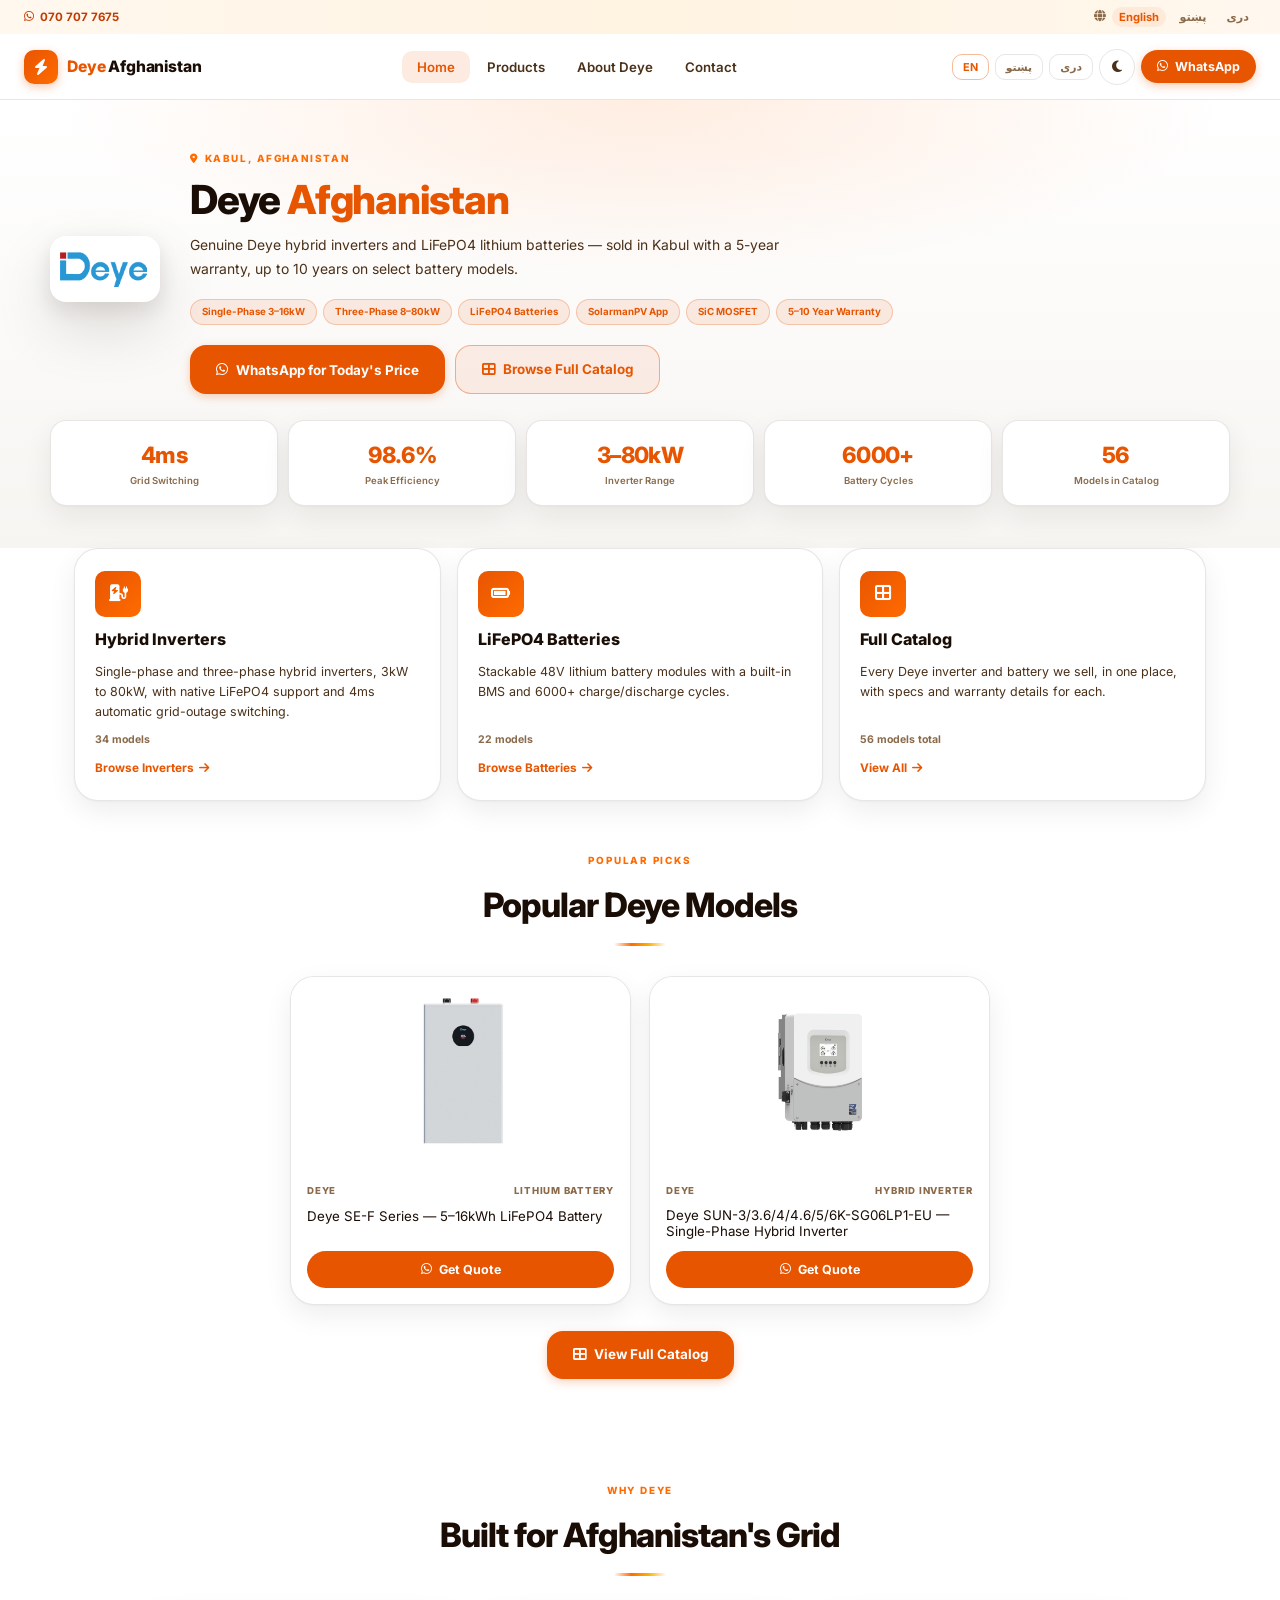
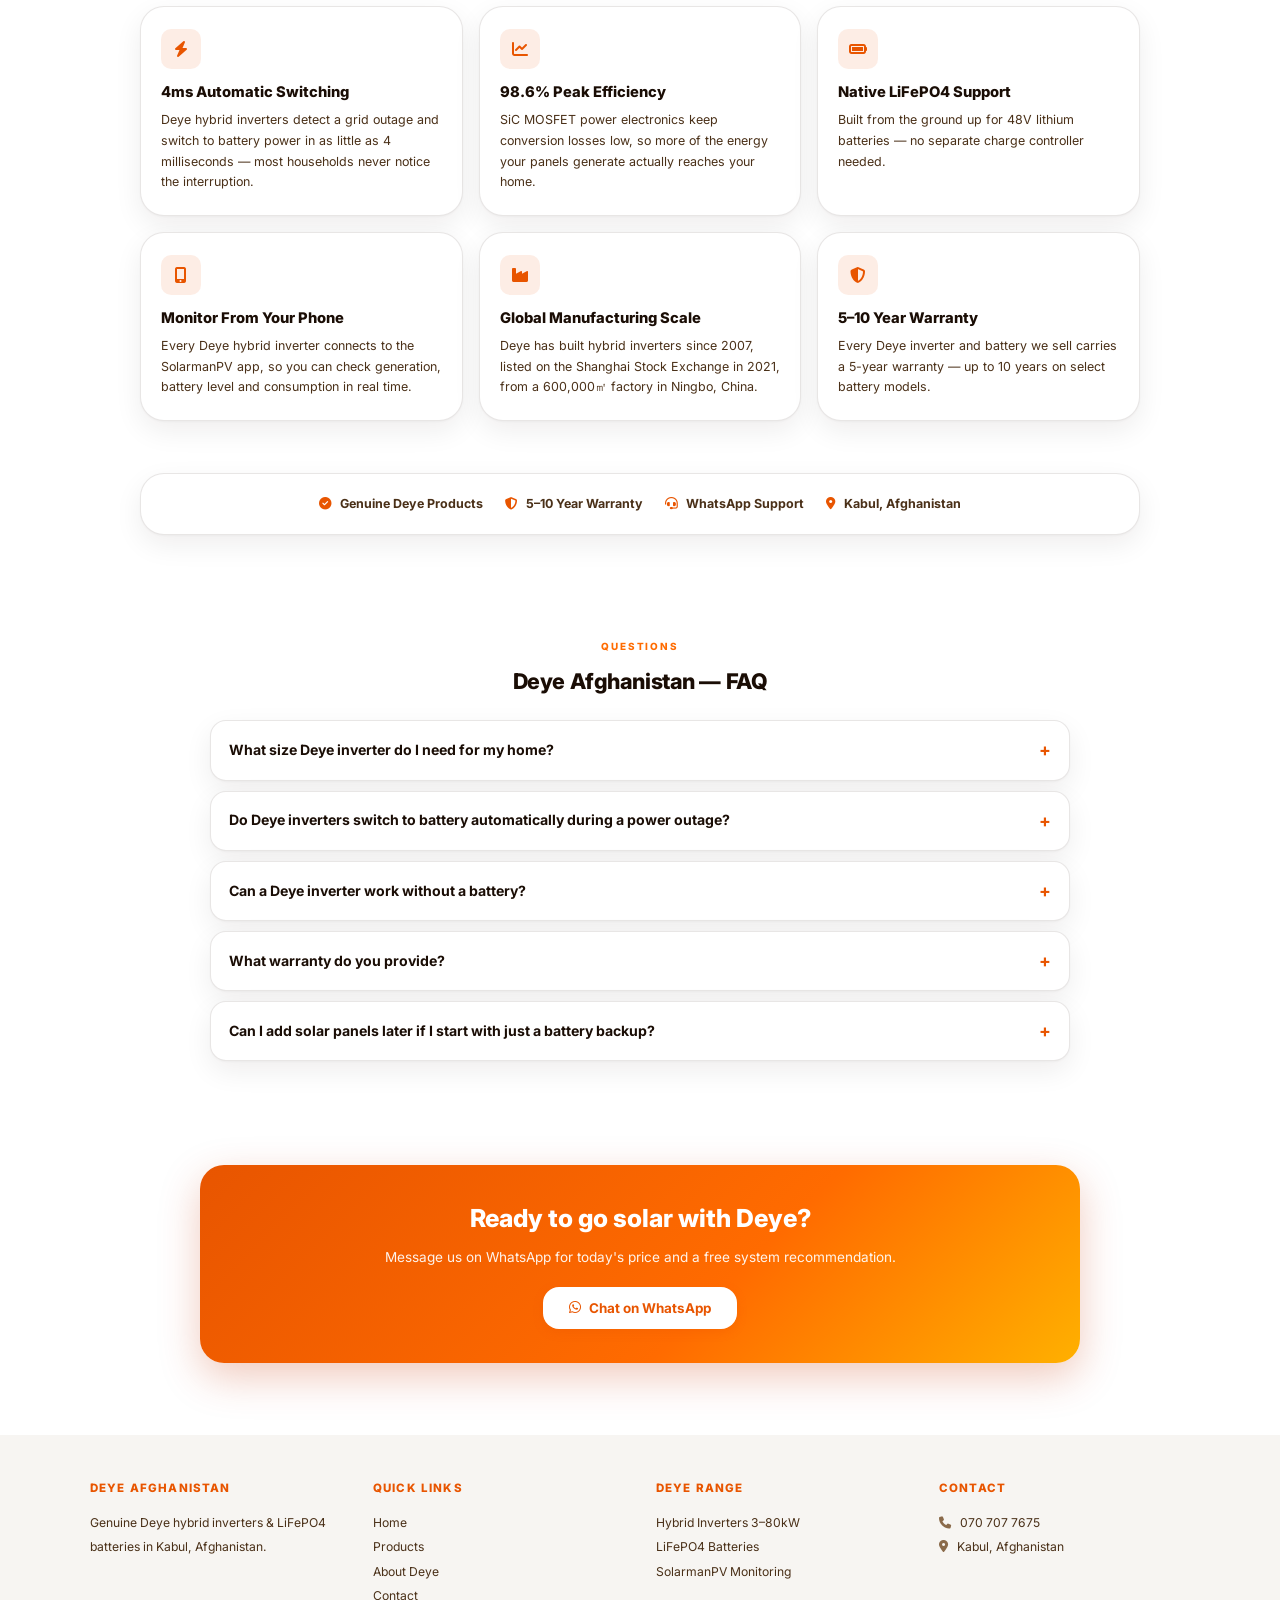
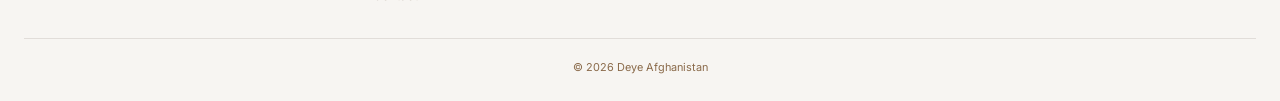
==== index.html @ a9d296b4 "Build Deye Afghanistan: genuine Deye inverters & batteries, Kabul Standalone single-brand site, own " ====
<!DOCTYPE html>
<html lang="en" dir="ltr">
<head>
  <meta charset="UTF-8">
  <meta name="viewport" content="width=device-width, initial-scale=1.0, viewport-fit=cover">
  <title>Deye Afghanistan | Genuine Deye Hybrid Inverters &amp; LiFePO4 Batteries — Kabul</title>
  <meta name="description" content="Deye Afghanistan sells genuine Deye hybrid inverters (3–80kW) and Deye LiFePO4 lithium batteries in Kabul, with a 5-year warranty (up to 10 years on select batteries). WhatsApp 070 707 7675 for today's price.">
  <meta name="theme-color" content="#e85500">
  <link rel="icon" href="favicon.svg" type="image/svg+xml">
  <link rel="preconnect" href="https://fonts.googleapis.com">
  <link rel="preconnect" href="https://fonts.gstatic.com" crossorigin>
  <link href="https://fonts.googleapis.com/css2?family=Inter:opsz,wght@14..32,300..900&family=Vazirmatn:wght@400;600;700;800&display=swap" rel="stylesheet">
  <link rel="stylesheet" href="https://cdnjs.cloudflare.com/ajax/libs/font-awesome/6.5.1/css/all.min.css">
  <link rel="stylesheet" href="style.css">
  <meta property="og:type" content="website">
  <meta property="og:site_name" content="Deye Afghanistan">
  <meta property="og:title" content="Deye Afghanistan | Genuine Deye Hybrid Inverters &amp; LiFePO4 Batteries — Kabul">
  <meta property="og:description" content="Genuine Deye hybrid inverters (3–80kW) and Deye LiFePO4 lithium batteries in Kabul. 5-year warranty (up to 10 years on select batteries). WhatsApp 070 707 7675.">
<script type="application/ld+json">
{
  "@context": "https://schema.org",
  "@type": "LocalBusiness",
  "name": "Deye Afghanistan",
  "description": "Genuine Deye hybrid inverters and LiFePO4 lithium batteries in Kabul, Afghanistan.",
  "telephone": "+93707077675",
  "address": { "@type": "PostalAddress", "addressLocality": "Kabul", "addressCountry": "AF" },
  "areaServed": "Afghanistan"
}
</script>
</head>
<body>

<div class="topbar">
  <a href="https://wa.me/93707077675" target="_blank" rel="noopener"><i class="fab fa-whatsapp"></i> 070 707 7675</a>
  <div class="top-langs" aria-label="Language">
    <i class="fas fa-globe"></i>
    <button class="tl-btn" data-lang="en" onclick="setLang('en')">English</button>
    <button class="tl-btn" data-lang="ps" onclick="setLang('ps')">پښتو</button>
    <button class="tl-btn" data-lang="fa" onclick="setLang('fa')">دری</button>
  </div>
</div>

<nav id="mainNav">
  <a href="index.html" class="navlogo" aria-label="Deye Afghanistan — Home">
    <span class="mark"><i class="fas fa-bolt"></i></span>
    <b><span>Deye</span> Afghanistan</b>
  </a>
  <ul class="nav-links" id="menu">
    <li><a href="index.html" class="active" data-i18n="navHome">Home</a></li>
    <li><a href="products.html" data-i18n="navProducts">Products</a></li>
    <li><a href="about.html" data-i18n="navAbout">About Deye</a></li>
    <li><a href="contact.html" data-i18n="navContact">Contact</a></li>
  </ul>
  <div class="nav-right">
    <button class="lang-btn" data-lang="en" onclick="setLang('en')">EN</button>
    <button class="lang-btn" data-lang="ps" onclick="setLang('ps')">پښتو</button>
    <button class="lang-btn" data-lang="fa" onclick="setLang('fa')">دری</button>
    <button class="theme-btn" onclick="toggleTheme()"><i class="fas fa-moon" id="themeIcon"></i></button>
    <button class="wa-btn" onclick="window.open('https://wa.me/93707077675','_blank')"><i class="fab fa-whatsapp"></i> <span data-i18n="whatsapp">WhatsApp</span></button>
    <button class="hamburger" id="hamburger" onclick="toggleMobileMenu()" aria-label="Menu"><span></span><span></span><span></span></button>
  </div>
</nav>

<div class="mobile-menu" id="mobileMenu">
  <a class="mm-link active" href="index.html" data-i18n="navHome">Home</a>
  <a class="mm-link" href="products.html" data-i18n="navProducts">Products</a>
  <a class="mm-link" href="about.html" data-i18n="navAbout">About Deye</a>
  <a class="mm-link" href="contact.html" data-i18n="navContact">Contact</a>
  <div class="mm-bottom">
    <div class="mm-langs">
      <button class="mm-lang-btn" onclick="setLang('en');toggleMobileMenu()">EN</button>
      <button class="mm-lang-btn" onclick="setLang('ps');toggleMobileMenu()">پښتو</button>
      <button class="mm-lang-btn" onclick="setLang('fa');toggleMobileMenu()">دری</button>
    </div>
    <button class="mm-wa-btn" onclick="window.open('https://wa.me/93707077675','_blank')"><i class="fab fa-whatsapp"></i> <span data-i18n="whatsappUs">WhatsApp Us</span></button>
  </div>
</div>

<div class="hero">
  <div class="hero-inner" dir="ltr">
    <div class="hero-logo"><img src="logos/deye.png" alt="Deye"></div>
    <div class="hero-info">
      <span class="eyebrow"><i class="fas fa-location-dot"></i> Kabul, Afghanistan</span>
      <h1>Deye <em>Afghanistan</em></h1>
      <p>Genuine Deye hybrid inverters and LiFePO4 lithium batteries — sold in Kabul with a 5-year warranty, up to 10 years on select battery models.</p>
      <div class="tags">
        <span class="tag">Single-Phase 3–16kW</span><span class="tag">Three-Phase 8–80kW</span>
        <span class="tag">LiFePO4 Batteries</span><span class="tag">SolarmanPV App</span>
        <span class="tag">SiC MOSFET</span><span class="tag">5–10 Year Warranty</span>
      </div>
      <div class="cta-row">
        <button class="btn" onclick="DA.waOpen('Hi, I would like today\'s price for a Deye system.')"><i class="fab fa-whatsapp"></i> <span data-i18n="whatsappToday">WhatsApp for Today's Price</span></button>
        <a class="btn outline" href="products.html"><i class="fas fa-th-large"></i> <span data-i18n="browseCatalog">Browse Full Catalog</span></a>
      </div>
    </div>
  </div>
  <div class="stats">
    <div class="stat"><div class="n">4ms</div><div class="l">Grid Switching</div></div>
    <div class="stat"><div class="n">98.6%</div><div class="l">Peak Efficiency</div></div>
    <div class="stat"><div class="n">3–80kW</div><div class="l">Inverter Range</div></div>
    <div class="stat"><div class="n">6000+</div><div class="l">Battery Cycles</div></div>
    <div class="stat"><div class="n">56</div><div class="l">Models in Catalog</div></div>
  </div>
  <div class="hero-gap"></div>
</div>

<div class="section tight" data-reveal>
  <div class="cats" dir="ltr">
    <a class="cat-card" href="products.html#inverter">
      <i class="fas fa-charging-station cat-icon"></i>
      <h3 data-i18n="hybridInverters">Hybrid Inverters</h3>
      <p>Single-phase and three-phase hybrid inverters, 3kW to 80kW, with native LiFePO4 support and 4ms automatic grid-outage switching.</p>
      <span class="cat-count">34 models</span>
      <span class="cat-go">Browse Inverters <i class="fas fa-arrow-right"></i></span>
    </a>
    <a class="cat-card" href="products.html#battery">
      <i class="fas fa-battery-full cat-icon"></i>
      <h3 data-i18n="lifepo4Batteries">LiFePO4 Batteries</h3>
      <p>Stackable 48V lithium battery modules with a built-in BMS and 6000+ charge/discharge cycles.</p>
      <span class="cat-count">22 models</span>
      <span class="cat-go">Browse Batteries <i class="fas fa-arrow-right"></i></span>
    </a>
    <a class="cat-card" href="products.html">
      <i class="fas fa-th-large cat-icon"></i>
      <h3>Full Catalog</h3>
      <p>Every Deye inverter and battery we sell, in one place, with specs and warranty details for each.</p>
      <span class="cat-count">56 models total</span>
      <span class="cat-go">View All <i class="fas fa-arrow-right"></i></span>
    </a>
  </div>
</div>

<div class="section tight" data-reveal>
  <div class="section-head" dir="ltr">
    <span class="section-label">Popular Picks</span>
    <h2 class="section-title">Popular Deye Models</h2>
    <div class="section-divider"></div>
  </div>
  <div class="pop-grid" id="popGrid"></div>
  <div style="text-align:center;margin-top:26px;">
    <a href="products.html" class="btn"><i class="fas fa-th-large"></i> <span data-i18n="viewFullCatalog">View Full Catalog</span></a>
  </div>
</div>

<div class="section" data-reveal>
  <div class="section-head" dir="ltr">
    <span class="section-label">Why Deye</span>
    <h2 class="section-title">Built for Afghanistan's Grid</h2>
    <div class="section-divider"></div>
  </div>
  <div class="why-grid">
    <div class="why-card"><i class="fas fa-bolt"></i><h3>4ms Automatic Switching</h3><p>Deye hybrid inverters detect a grid outage and switch to battery power in as little as 4 milliseconds — most households never notice the interruption.</p></div>
    <div class="why-card"><i class="fas fa-chart-line"></i><h3>98.6% Peak Efficiency</h3><p>SiC MOSFET power electronics keep conversion losses low, so more of the energy your panels generate actually reaches your home.</p></div>
    <div class="why-card"><i class="fas fa-battery-full"></i><h3>Native LiFePO4 Support</h3><p>Built from the ground up for 48V lithium batteries — no separate charge controller needed.</p></div>
    <div class="why-card"><i class="fas fa-mobile-screen-button"></i><h3>Monitor From Your Phone</h3><p>Every Deye hybrid inverter connects to the SolarmanPV app, so you can check generation, battery level and consumption in real time.</p></div>
    <div class="why-card"><i class="fas fa-industry"></i><h3>Global Manufacturing Scale</h3><p>Deye has built hybrid inverters since 2007, listed on the Shanghai Stock Exchange in 2021, from a 600,000㎡ factory in Ningbo, China.</p></div>
    <div class="why-card"><i class="fas fa-shield-halved"></i><h3>5–10 Year Warranty</h3><p>Every Deye inverter and battery we sell carries a 5-year warranty — up to 10 years on select battery models.</p></div>
  </div>
</div>

<div class="section tight" data-reveal>
  <div class="trust" dir="ltr">
    <span class="trust-item"><i class="fas fa-check-circle"></i> Genuine Deye Products</span>
    <span class="trust-item"><i class="fas fa-shield-halved"></i> 5–10 Year Warranty</span>
    <span class="trust-item"><i class="fas fa-headset"></i> WhatsApp Support</span>
    <span class="trust-item"><i class="fas fa-location-dot"></i> Kabul, Afghanistan</span>
  </div>
</div>

<div class="section" data-reveal>
  <div class="info-wrap">
    <div class="lang-block active" id="faqEn" lang="en" dir="ltr">
      <div class="section-head" style="margin-bottom:22px;">
        <span class="section-label">Questions</span>
        <h2 class="section-title" style="margin-bottom:0;">Deye Afghanistan — FAQ</h2>
      </div>
      <div class="faq-list">
        <details class="faq-item"><summary>What size Deye inverter do I need for my home?</summary><div class="faq-a">It depends on your total appliance load and whether you want backup for the whole house or just essential circuits. Message us on WhatsApp with your appliance list and we'll recommend a size.</div></details>
        <details class="faq-item"><summary>Do Deye inverters switch to battery automatically during a power outage?</summary><div class="faq-a">Yes. Deye hybrid inverters detect a grid outage and switch to battery power within milliseconds, so most households don't notice the interruption.</div></details>
        <details class="faq-item"><summary>Can a Deye inverter work without a battery?</summary><div class="faq-a">Yes, a Deye hybrid inverter can run in grid-tied mode without a battery, but you won't have backup power during an outage. Most customers in Afghanistan add a lithium battery specifically for backup during load-shedding.</div></details>
        <details class="faq-item"><summary>What warranty do you provide?</summary><div class="faq-a">Every Deye inverter and battery we sell carries a 5-year warranty — up to 10 years on select battery models. Message us on WhatsApp for the exact terms on the model you're interested in.</div></details>
        <details class="faq-item"><summary>Can I add solar panels later if I start with just a battery backup?</summary><div class="faq-a">Yes. A Deye hybrid system can start as a battery-only backup charging from city power, and solar panels can be added later without replacing the inverter or battery.</div></details>
      </div>
    </div>
    <div class="lang-block" id="faqPs" lang="ps" dir="rtl">
      <div class="section-head" style="margin-bottom:22px;">
        <span class="section-label">پوښتنې</span>
        <h2 class="section-title" style="margin-bottom:0;">Deye افغانستان — پوښتنې</h2>
      </div>
      <div class="faq-list">
        <details class="faq-item"><summary>زما کور ته کوم اندازه Deye انورټر پکار دی؟</summary><div class="faq-a">دا ستاسو د ټول وسایلو بار پورې اړه لري. زموږ ته د خپلو وسایلو لیست په واټس اپ کې واستوئ، موږ به یو اندازه وړاندیز کړو.</div></details>
        <details class="faq-item"><summary>ایا Deye انورټرونه د بریښنا د بندښت پر مهال په اتومات ډول بیټرۍ ته اړوي؟</summary><div class="faq-a">هو. Deye هایبرید انورټرونه د ګریډ بندښت معلوموي او په میلي ثانیو کې بیټرۍ ته اړوي.</div></details>
        <details class="faq-item"><summary>ایا Deye انورټر پرته له بیټرۍ کار کولی شي؟</summary><div class="faq-a">هو، خو تاسو به د بندښت پر مهال بیک اپ برېښنا ونلرئ. ډیری پیرودونکي د بار لیرې کولو پر مهال د بیک اپ لپاره ځانګړی لیتیم بیټرۍ اضافه کوي.</div></details>
        <details class="faq-item"><summary>تاسو کوم ضمانت وړاندې کوئ؟</summary><div class="faq-a">هر Deye انورټر او بیټرۍ چې موږ یې پلورو ۵ کلن ضمانت لري — د ځینو بیټرۍ ماډلونو لپاره تر ۱۰ کلونو پورې. د دقیقو شرایطو لپاره موږ ته په واټس اپ کې پیغام راولېږئ.</div></details>
        <details class="faq-item"><summary>که زه یوازې د بیټرۍ بیک اپ سره پیل وکړم، ایا وروسته کولی شم لمریز پنلونه اضافه کړم؟</summary><div class="faq-a">هو. سیسټم کولی شي د یوازې بیټرۍ بیک اپ په توګه پیل شي، او لمریز پنلونه وروسته اضافه کیدی شي.</div></details>
      </div>
    </div>
    <div class="lang-block" id="faqFa" lang="fa" dir="rtl">
      <div class="section-head" style="margin-bottom:22px;">
        <span class="section-label">سوالات</span>
        <h2 class="section-title" style="margin-bottom:0;">Deye افغانستان — سوالات متداول</h2>
      </div>
      <div class="faq-list">
        <details class="faq-item"><summary>چه اندازه انورتر Deye برای خانه‌ام نیاز دارم؟</summary><div class="faq-a">این به مجموع بار وسایل شما بستگی دارد. لیست وسایل خود را در واتساپ برای ما بفرستید تا یک اندازه پیشنهاد کنیم.</div></details>
        <details class="faq-item"><summary>آیا انورترهای Deye در زمان قطعی برق به صورت خودکار به بطری سویچ می‌کنند؟</summary><div class="faq-a">بله. انورترهای هایبرید Deye قطعی برق شهری را تشخیص داده و در عرض چند میلی‌ثانیه به برق بطری سویچ می‌کنند.</div></details>
        <details class="faq-item"><summary>آیا انورتر Deye می‌تواند بدون بطری کار کند؟</summary><div class="faq-a">بله، اما در زمان قطعی برق بکاپ نخواهید داشت. اکثر مشتریان یک بطری لیتیوم مخصوصاً برای بکاپ اضافه می‌کنند.</div></details>
        <details class="faq-item"><summary>چه ضمانتی ارائه می‌دهید؟</summary><div class="faq-a">هر انورتر و بطری Deye که می‌فروشیم ۵ سال ضمانت دارد — تا ۱۰ سال برای برخی مدل‌های بطری. برای شرایط دقیق در واتساپ پیام بدهید.</div></details>
        <details class="faq-item"><summary>اگر با فقط بکاپ بطری شروع کنم، آیا می‌توانم بعداً پنل‌های سولری اضافه کنم؟</summary><div class="faq-a">بله. سیستم می‌تواند به عنوان بکاپ فقط-بطری شروع شود، و پنل‌های سولری بعداً اضافه می‌شوند.</div></details>
      </div>
    </div>
  </div>
</div>

<div class="section" data-reveal>
  <div class="cta-band" dir="ltr">
    <h2>Ready to go solar with Deye?</h2>
    <p>Message us on WhatsApp for today's price and a free system recommendation.</p>
    <button class="btn" onclick="window.open('https://wa.me/93707077675','_blank')"><i class="fab fa-whatsapp"></i> <span data-i18n="chatWhatsapp">Chat on WhatsApp</span></button>
  </div>
</div>

<footer>
  <div class="footer-content">
    <div class="footer-col">
      <h4>Deye Afghanistan</h4>
      <p>Genuine Deye hybrid inverters &amp; LiFePO4 batteries in Kabul, Afghanistan.</p>
    </div>
    <div class="footer-col">
      <h4 data-i18n="footerQuick">Quick Links</h4>
      <a href="index.html" data-i18n="navHome">Home</a>
      <a href="products.html" data-i18n="navProducts">Products</a>
      <a href="about.html" data-i18n="navAbout">About Deye</a>
      <a href="contact.html" data-i18n="navContact">Contact</a>
    </div>
    <div class="footer-col">
      <h4 data-i18n="footerRange">Deye Range</h4>
      <p>Hybrid Inverters 3–80kW</p>
      <p>LiFePO4 Batteries</p>
      <p>SolarmanPV Monitoring</p>
    </div>
    <div class="footer-col">
      <h4 data-i18n="footerContact">Contact</h4>
      <p><a href="tel:+93707077675"><i class="fas fa-phone"></i> 070 707 7675</a></p>
      <p><i class="fas fa-location-dot"></i> Kabul, Afghanistan</p>
    </div>
  </div>
  <hr>
  <div class="copyright">© 2026 Deye Afghanistan</div>
</footer>

<script src="script.js"></script>
<script src="products/deye/products.js"></script>
<script>
(function(){
  var blocks = { en: 'faqEn', ps: 'faqPs', fa: 'faqFa' };
  function showLang(l){ Object.keys(blocks).forEach(function(k){ var el=document.getElementById(blocks[k]); if(el) el.classList.toggle('active', k===l); }); }
  showLang(localStorage.getItem('lang') || 'en');
  var orig = window.setLang;
  window.setLang = function(l){ orig(l); showLang(l); };
})();
</script>
</body>
</html>
---- style.css ----
/* ============================================================
   DEYE AFGHANISTAN — style.css
   Single-brand storefront: hero, category tiles, product grid +
   detail modal, FAQ, WhatsApp-first contact, dark mode, RTL (PS/FA).
   ============================================================ */

*, *::before, *::after { margin: 0; padding: 0; box-sizing: border-box; }
html { scroll-behavior: smooth; overflow-x: hidden; font-size: 16px; }
body { overflow-x: hidden; }

:root {
  --brand: #e85500;
  --brand-dark: #c23a00;
  --sun: #ff6b00;
  --gold: #ffb000;

  --bg: #ffffff;
  --bg2: #f7f5f2;
  --bg-nav: rgba(255,255,255,0.92);
  --bg-topbar: linear-gradient(90deg,#fff8ee,#fff3e2,#fff8ee);

  --text: #1a0d05;
  --text-2: #4a3018;
  --text-muted: #8a6a4a;

  --card-bg: #ffffff;
  --border: rgba(30,15,0,0.10);
  --shadow: 0 1px 2px rgba(30,15,0,0.03), 0 10px 28px rgba(30,15,0,0.07);
  --shadow-h: 0 8px 20px rgba(30,15,0,0.10), 0 26px 60px rgba(30,15,0,0.13);

  --r-sm: 10px; --r-md: 16px; --r-lg: 24px; --r-pill: 100px;
  --ease: cubic-bezier(0.22,1,0.36,1);
  --spring: cubic-bezier(0.34,1.56,0.64,1);
  --font: 'Inter', -apple-system, 'SF Pro Display', system-ui, sans-serif;
  --font-rtl: 'Vazirmatn', 'Noto Sans Arabic', system-ui, sans-serif;
}
[data-theme="dark"] {
  --bg: #150a05; --bg2: #1d0f08;
  --bg-nav: rgba(15,7,3,0.86);
  --bg-topbar: linear-gradient(90deg,#1a0d05,#241205,#1a0d05);
  --text: #fbeee0; --text-2: #e6be95; --text-muted: #a97a4c;
  --card-bg: rgba(38,20,10,0.75);
  --border: rgba(255,170,70,0.16);
  --shadow: 0 1px 2px rgba(0,0,0,0.30), 0 12px 34px rgba(0,0,0,0.44);
  --shadow-h: 0 10px 24px rgba(0,0,0,0.34), 0 30px 70px rgba(0,0,0,0.5);
}

body {
  font-family: var(--font);
  background: var(--bg); color: var(--text);
  line-height: 1.6;
  -webkit-font-smoothing: antialiased;
  transition: background .3s var(--ease), color .3s var(--ease);
}
body[dir="rtl"] { font-family: var(--font-rtl); direction: rtl; text-align: right; }
img { max-width: 100%; display: block; }
a { color: inherit; }
button { font-family: inherit; }

/* ── TOPBAR ── */
.topbar {
  display: flex; align-items: center; justify-content: space-between;
  padding: 7px 24px; background: var(--bg-topbar);
  font-size: .72rem; font-weight: 700;
}
.topbar a { text-decoration: none; color: var(--brand-dark); display: flex; align-items: center; gap: 6px; }
[data-theme="dark"] .topbar a { color: var(--gold); }
.top-langs { display: flex; align-items: center; gap: 6px; color: var(--text-muted); }
.tl-btn { background: none; border: none; cursor: pointer; font-size: .7rem; font-weight: 700; color: var(--text-muted); padding: 3px 7px; border-radius: var(--r-sm); }
.tl-btn.active, .tl-btn:hover { color: var(--brand); background: rgba(232,85,0,.08); }
[data-theme="dark"] .tl-btn.active, [data-theme="dark"] .tl-btn:hover { color: var(--gold); }

/* ── NAV ── */
nav {
  position: sticky; top: 0; z-index: 900;
  display: flex; align-items: center; gap: 14px;
  padding: 0 24px; height: 66px;
  background: var(--bg-nav);
  backdrop-filter: blur(16px) saturate(1.3);
  border-bottom: 1px solid var(--border);
}
.navlogo { display: flex; align-items: center; gap: 9px; text-decoration: none; flex-shrink: 0; }
.navlogo .mark {
  width: 34px; height: 34px; border-radius: var(--r-sm);
  background: linear-gradient(135deg, var(--brand), var(--sun));
  display: flex; align-items: center; justify-content: center;
  color: #fff; font-size: 1rem;
  box-shadow: 0 3px 10px rgba(232,85,0,.32);
}
.navlogo b { font-size: .98rem; font-weight: 800; color: var(--text); white-space: nowrap; letter-spacing: -.01em; }
.navlogo b span { color: var(--brand); }
[data-theme="dark"] .navlogo b span { color: var(--gold); }

.nav-links { display: flex; align-items: center; gap: 2px; list-style: none; margin: 0 auto; }
.nav-links a { padding: 8px 15px; border-radius: var(--r-sm); font-size: .83rem; font-weight: 600; color: var(--text-2); text-decoration: none; transition: color .18s, background .18s; }
.nav-links a:hover { color: var(--brand); background: rgba(232,85,0,.08); }
.nav-links a.active { color: var(--brand); background: rgba(232,85,0,.12); }
[data-theme="dark"] .nav-links a:hover, [data-theme="dark"] .nav-links a.active { color: var(--gold); }

.nav-right { display: flex; align-items: center; gap: 6px; flex-shrink: 0; }
.lang-btn { padding: 5px 10px; border-radius: var(--r-sm); font-size: .68rem; font-weight: 700; border: 1px solid var(--border); background: transparent; color: var(--text-muted); cursor: pointer; }
.lang-btn:hover, .lang-btn.active { color: var(--brand); border-color: rgba(232,85,0,.4); }
[data-theme="dark"] .lang-btn:hover, [data-theme="dark"] .lang-btn.active { color: var(--gold); }
.theme-btn { width: 36px; height: 36px; border-radius: 50%; border: 1px solid var(--border); background: transparent; color: var(--text-2); cursor: pointer; display: flex; align-items: center; justify-content: center; }
.wa-btn { display: flex; align-items: center; gap: 7px; padding: 9px 16px; border-radius: var(--r-pill); border: none; background: var(--brand); color: #fff; font-size: .78rem; font-weight: 700; cursor: pointer; box-shadow: 0 3px 10px rgba(232,85,0,.3); }
.wa-btn:hover { background: var(--brand-dark); }
.hamburger { display: none; flex-direction: column; gap: 4px; width: 36px; height: 36px; border: none; background: none; cursor: pointer; align-items: center; justify-content: center; }
.hamburger span { width: 20px; height: 2px; background: var(--text); border-radius: 2px; transition: all .25s var(--ease); }
.hamburger.open span:nth-child(1) { transform: translateY(6px) rotate(45deg); }
.hamburger.open span:nth-child(2) { opacity: 0; }
.hamburger.open span:nth-child(3) { transform: translateY(-6px) rotate(-45deg); }

.mobile-menu {
  display: none; position: fixed; inset: 66px 0 0 0; z-index: 890;
  background: var(--bg); padding: 26px 24px; flex-direction: column; gap: 4px;
  transform: translateY(-12px); opacity: 0; pointer-events: none;
  transition: all .28s var(--ease); overflow-y: auto;
}
.mobile-menu.open { transform: translateY(0); opacity: 1; pointer-events: auto; }
.mm-link { display: flex; justify-content: space-between; align-items: center; padding: 15px 4px; font-size: 1.05rem; font-weight: 700; color: var(--text); text-decoration: none; border-bottom: 1px solid var(--border); }
.mm-link.active { color: var(--brand); }
.mm-bottom { margin-top: 24px; display: flex; flex-direction: column; gap: 12px; }
.mm-langs { display: flex; gap: 8px; }
.mm-lang-btn { flex: 1; padding: 12px; border-radius: var(--r-sm); border: 1px solid var(--border); background: transparent; color: var(--text-2); font-weight: 700; cursor: pointer; }
.mm-wa-btn { display: flex; align-items: center; justify-content: center; gap: 8px; padding: 15px; border-radius: var(--r-md); border: none; background: var(--brand); color: #fff; font-weight: 700; font-size: .92rem; cursor: pointer; }

@media(max-width: 860px) {
  .nav-links, .nav-right .lang-btn, .nav-right .wa-btn span { display: none; }
  .hamburger { display: flex; }
  .mobile-menu { display: flex; }
  .wa-btn { padding: 9px 12px; }
}

/* ── HERO ── */
.hero {
  padding: 44px 24px 8px; position: relative; overflow: hidden;
  background: linear-gradient(180deg, var(--bg) 0%, var(--bg2) 100%);
}
.hero::before {
  content: ''; position: absolute; inset: 0; pointer-events: none;
  background: radial-gradient(ellipse 70% 60% at 50% 0%, rgba(255,110,10,.12), transparent 65%);
}
.hero-inner { max-width: 1180px; margin: 0 auto; position: relative; z-index: 1; display: flex; align-items: center; gap: 30px; flex-wrap: wrap; }
.hero-logo { width: 110px; height: 66px; background: #fff; border-radius: var(--r-md); display: flex; align-items: center; justify-content: center; padding: 10px; box-shadow: var(--shadow-h); flex-shrink: 0; }
.hero-info { flex: 1; min-width: 260px; }
.eyebrow { display: inline-flex; align-items: center; gap: 6px; font-size: .62rem; font-weight: 800; letter-spacing: .16em; text-transform: uppercase; color: var(--sun); margin-bottom: 10px; }
.hero-info h1 { font-size: clamp(1.7rem,3.6vw,2.5rem); font-weight: 800; letter-spacing: -.03em; line-height: 1.14; margin-bottom: 10px; }
.hero-info h1 em { color: var(--brand); font-style: normal; }
[data-theme="dark"] .hero-info h1 em { color: var(--gold); }
.hero-info p { font-size: .87rem; color: var(--text-2); line-height: 1.75; max-width: 640px; margin-bottom: 18px; }
.tags { display: flex; gap: 6px; flex-wrap: wrap; margin-bottom: 20px; }
.tag { background: rgba(232,85,0,.1); border: 1px solid rgba(232,85,0,.26); color: var(--brand); font-size: .61rem; font-weight: 700; padding: 4px 11px; border-radius: var(--r-pill); }
[data-theme="dark"] .tag { color: var(--gold); background: rgba(232,85,0,.16); }
.cta-row { display: flex; gap: 10px; flex-wrap: wrap; }

.stats { max-width: 1180px; margin: 26px auto 0; display: grid; grid-template-columns: repeat(auto-fit,minmax(110px,1fr)); gap: 10px; position: relative; z-index: 1; }
.stat { background: var(--card-bg); border: 1px solid var(--border); border-radius: var(--r-md); padding: 16px 8px; text-align: center; box-shadow: var(--shadow); }
.stat .n { font-size: 1.4rem; font-weight: 800; color: var(--brand); letter-spacing: -.03em; }
[data-theme="dark"] .stat .n { color: var(--gold); }
.stat .l { font-size: .6rem; color: var(--text-muted); font-weight: 600; }
.hero-gap { height: 34px; }

.hero.compact { padding-bottom: 0; }
.hero.compact .hero-inner { padding-top: 4px; }
.hero.compact .hero-info h1 { font-size: clamp(1.4rem,3vw,1.9rem); margin-bottom: 6px; }
.hero.compact .hero-info p { margin-bottom: 0; }
.hero.compact .hero-logo { width: 84px; height: 50px; }

@media(max-width: 640px) {
  .hero-inner { flex-direction: column; align-items: flex-start; }
  .stats { grid-template-columns: 1fr 1fr; }
}

/* ── BUTTONS ── */
.btn { display: inline-flex; align-items: center; gap: 8px; padding: 13px 26px; border-radius: var(--r-md); border: none; cursor: pointer; font-size: .84rem; font-weight: 700; background: var(--brand); color: #fff; box-shadow: 0 3px 10px rgba(232,85,0,.26); transition: background .2s, transform .2s; text-decoration: none; }
.btn:hover { background: var(--brand-dark); transform: translateY(-2px); }
.btn.outline { background: rgba(232,85,0,.08); border: 1.5px solid rgba(232,85,0,.42); color: var(--brand); box-shadow: none; }
[data-theme="dark"] .btn.outline { color: var(--gold); background: rgba(232,85,0,.12); }
.btn.outline:hover { background: rgba(232,85,0,.18); }

/* ── SECTIONS ── */
.section { max-width: 1180px; margin: 0 auto; padding: 52px 24px; }
.section.tight { padding-top: 0; }
.section-head { text-align: center; max-width: 640px; margin: 0 auto 30px; }
.section-label { display: block; font-size: .62rem; font-weight: 800; letter-spacing: .18em; text-transform: uppercase; color: var(--sun); margin-bottom: 9px; }
.section-title { font-size: clamp(1.45rem,3.2vw,2.1rem); font-weight: 800; letter-spacing: -.03em; margin-bottom: 12px; }
.section-divider { width: 52px; height: 2.5px; margin: 0 auto; background: linear-gradient(90deg,transparent,var(--sun),var(--gold),transparent); border-radius: 3px; }

/* ── CATEGORY TILES ── */
.cats { display: grid; grid-template-columns: repeat(auto-fit,minmax(230px,1fr)); gap: 16px; }
.cat-card { display: flex; flex-direction: column; gap: 10px; background: var(--card-bg); border: 1px solid var(--border); border-radius: var(--r-lg); padding: 22px 20px; text-decoration: none; box-shadow: var(--shadow); transition: transform .3s var(--ease), box-shadow .3s var(--ease); }
.cat-card:hover { transform: translateY(-5px); box-shadow: var(--shadow-h); }
.cat-icon { width: 46px; height: 46px; border-radius: var(--r-sm); display: flex; align-items: center; justify-content: center; background: linear-gradient(135deg,var(--brand),var(--sun)); color: #fff; font-size: 1.05rem; }
.cat-card h3 { font-size: 1rem; font-weight: 800; }
.cat-card p { font-size: .78rem; color: var(--text-2); line-height: 1.6; flex: 1; }
.cat-count { font-size: .66rem; font-weight: 700; color: var(--text-muted); }
.cat-go { font-size: .74rem; font-weight: 700; color: var(--brand); display: inline-flex; align-items: center; gap: 5px; }
[data-theme="dark"] .cat-go { color: var(--gold); }

/* ── WHY DEYE ── */
.why-grid { max-width: 1000px; margin: 0 auto; display: grid; grid-template-columns: repeat(3,1fr); gap: 16px; }
@media(max-width: 760px) { .why-grid { grid-template-columns: repeat(2,1fr); } }
@media(max-width: 480px) { .why-grid { grid-template-columns: 1fr; } }
.why-card { background: var(--card-bg); border: 1px solid var(--border); border-radius: var(--r-lg); padding: 22px 20px; box-shadow: var(--shadow); }
.why-card i { width: 40px; height: 40px; border-radius: var(--r-sm); margin-bottom: 12px; display: flex; align-items: center; justify-content: center; background: rgba(232,85,0,.1); color: var(--brand); }
[data-theme="dark"] .why-card i { background: rgba(232,85,0,.18); color: var(--gold); }
.why-card h3 { font-size: .92rem; font-weight: 800; margin-bottom: 6px; }
.why-card p { font-size: .78rem; color: var(--text-2); line-height: 1.65; }

/* ── PRODUCT GRID + CARDS ── */
.cat-head { grid-column: 1 / -1; display: flex; align-items: center; gap: 12px; margin: 30px 0 6px; }
.cat-head:first-child { margin-top: 0; }
.cat-head span { font-size: .68rem; font-weight: 800; letter-spacing: .1em; text-transform: uppercase; color: var(--text-muted); white-space: nowrap; }
.cat-head::after { content: ''; flex: 1; height: 1px; background: var(--border); }

.prod-grid { display: grid; grid-template-columns: repeat(3,1fr); gap: 18px; }
@media(max-width: 900px) { .prod-grid { grid-template-columns: repeat(2,1fr); } }
@media(max-width: 560px) { .prod-grid { grid-template-columns: 1fr; } }

.pc { display: flex; flex-direction: column; background: var(--card-bg); border: 1px solid var(--border); border-radius: var(--r-lg); overflow: hidden; box-shadow: var(--shadow); transition: transform .3s var(--ease), box-shadow .3s var(--ease); }
.pc:hover { transform: translateY(-5px); box-shadow: var(--shadow-h); }
.pc-img { height: 190px; background: #fff; border: none; padding: 16px; width: 100%; cursor: pointer; display: flex; align-items: center; justify-content: center; }
.pc-img img { max-width: 100%; max-height: 100%; object-fit: contain; }
.pc-body { padding: 16px; display: flex; flex-direction: column; flex: 1; gap: 9px; }
.pc-meta { display: flex; align-items: center; justify-content: space-between; font-size: .6rem; font-weight: 800; letter-spacing: .08em; text-transform: uppercase; color: var(--text-muted); }
.pc-body h3 { font-size: .92rem; font-weight: 800; line-height: 1.35; }
.pc-title-btn { background: none; border: none; text-align: left; cursor: pointer; color: var(--text); font-family: inherit; padding: 0; }
body[dir="rtl"] .pc-title-btn { text-align: right; }
.pc-btn { margin-top: auto; width: 100%; padding: 11px; border: none; border-radius: var(--r-pill); background: var(--brand); color: #fff; font-size: .78rem; font-weight: 700; cursor: pointer; display: flex; align-items: center; justify-content: center; gap: 7px; }
.pc-btn:hover { background: var(--brand-dark); }

/* ── POPULAR PICKS (home) reuses .pc card, narrower grid ── */
.pop-grid { display: grid; grid-template-columns: repeat(auto-fit,minmax(240px,1fr)); gap: 18px; max-width: 700px; margin: 0 auto; }

/* ── PRODUCT DETAIL MODAL ── */
.pm-overlay { position: fixed; inset: 0; z-index: 2000; background: rgba(10,5,0,.55); backdrop-filter: blur(3px); display: flex; align-items: flex-end; justify-content: center; }
@media(min-width: 640px) { .pm-overlay { align-items: center; } }
.pm-sheet { background: var(--bg); width: 100%; max-width: 640px; max-height: 90vh; overflow-y: auto; border-radius: var(--r-lg) var(--r-lg) 0 0; position: relative; padding: 26px 22px 30px; }
@media(min-width: 640px) { .pm-sheet { border-radius: var(--r-lg); } }
.pm-close { position: absolute; top: 14px; right: 14px; width: 34px; height: 34px; border-radius: 50%; border: none; background: var(--bg2); color: var(--text); font-size: 1rem; cursor: pointer; }
body[dir="rtl"] .pm-close { right: auto; left: 14px; }
.pm-img { background: #fff; border-radius: var(--r-md); padding: 20px; margin-bottom: 18px; display: flex; align-items: center; justify-content: center; max-height: 260px; }
.pm-img img { max-width: 100%; max-height: 220px; object-fit: contain; }
.pm-meta { font-size: .62rem; font-weight: 800; letter-spacing: .08em; text-transform: uppercase; color: var(--text-muted); margin-bottom: 8px; }
.pm-sheet h3 { font-size: 1.25rem; font-weight: 800; margin-bottom: 10px; letter-spacing: -.01em; }
.pm-desc { font-size: .85rem; color: var(--text-2); line-height: 1.7; margin-bottom: 16px; }
.pm-facts { display: grid; grid-template-columns: repeat(auto-fit,minmax(130px,1fr)); gap: 10px; margin-bottom: 16px; }
.pm-fact { background: var(--bg2); border-radius: var(--r-sm); padding: 10px 12px; }
.pm-fact-label { display: block; font-size: .6rem; font-weight: 700; color: var(--text-muted); text-transform: uppercase; letter-spacing: .05em; margin-bottom: 3px; }
.pm-fact-value { font-size: .82rem; font-weight: 700; }
.pm-h { font-size: .78rem; font-weight: 800; text-transform: uppercase; letter-spacing: .06em; color: var(--text-muted); margin: 16px 0 8px; }
.pm-list { padding-inline-start: 18px; }
.pm-list li { font-size: .82rem; color: var(--text-2); line-height: 1.7; }
.pc-specs { display: flex; flex-wrap: wrap; gap: 6px; margin-top: 4px; }
.pc-spec { font-size: .68rem; font-weight: 700; background: var(--bg2); border: 1px solid var(--border); padding: 4px 10px; border-radius: var(--r-pill); color: var(--text-2); }
.pm-wa { margin-top: 18px; }
.pm-link { display: block; text-align: center; margin-top: 10px; font-size: .76rem; font-weight: 700; color: var(--brand); text-decoration: none; }
[data-theme="dark"] .pm-link { color: var(--gold); }

/* ── FILTER TABS + SEARCH (products page) ── */
.ftabs { display: flex; gap: 8px; flex-wrap: wrap; justify-content: center; margin-bottom: 26px; }
.ftab { display: inline-flex; align-items: center; gap: 6px; padding: 8px 18px; border-radius: var(--r-pill); cursor: pointer; font-size: .74rem; font-weight: 700; border: 1.5px solid var(--border); background: var(--card-bg); color: var(--text-muted); box-shadow: var(--shadow); transition: all .22s; }
.ftab:hover { color: var(--text-2); border-color: rgba(232,85,0,.34); }
.ftab.active { background: linear-gradient(135deg,var(--brand),var(--sun)); border-color: var(--sun); color: #fff; }
.search-wrap { max-width: 420px; margin: 0 auto 26px; position: relative; }
.search-wrap i { position: absolute; left: 16px; top: 50%; transform: translateY(-50%); color: var(--text-muted); font-size: .8rem; }
body[dir="rtl"] .search-wrap i { left: auto; right: 16px; }
.search-wrap input { width: 100%; padding: 12px 16px 12px 40px; border-radius: var(--r-pill); border: 1.5px solid var(--border); background: var(--card-bg); color: var(--text); font-family: inherit; font-size: .82rem; }
body[dir="rtl"] .search-wrap input { padding: 12px 40px 12px 16px; }
.search-wrap input:focus { outline: 2px solid var(--brand); outline-offset: 1px; }
.empty-note { text-align: center; font-size: .82rem; color: var(--text-muted); padding: 30px 0; grid-column: 1 / -1; }

/* ── TRUST STRIP ── */
.trust { max-width: 1000px; margin: 0 auto; padding: 20px 24px; background: var(--card-bg); border: 1px solid var(--border); border-radius: var(--r-lg); box-shadow: var(--shadow); display: flex; flex-wrap: wrap; align-items: center; justify-content: center; gap: 22px; text-align: center; }
.trust-item { display: flex; align-items: center; gap: 9px; font-size: .78rem; font-weight: 700; color: var(--text-2); }
.trust-item i { color: var(--brand); }
[data-theme="dark"] .trust-item i { color: var(--gold); }

/* ── FAQ ── */
.faq-list { display: flex; flex-direction: column; gap: 10px; }
.faq-item { background: var(--card-bg); border: 1px solid var(--border); border-radius: var(--r-md); padding: 15px 18px; box-shadow: var(--shadow); }
.faq-item summary { font-size: .88rem; font-weight: 700; cursor: pointer; list-style: none; display: flex; justify-content: space-between; align-items: center; gap: 10px; }
.faq-item summary::-webkit-details-marker { display: none; }
.faq-item summary::after { content: '+'; font-size: 1.1rem; color: var(--brand); flex-shrink: 0; transition: transform .2s; }
[data-theme="dark"] .faq-item summary::after { color: var(--gold); }
.faq-item[open] summary::after { transform: rotate(45deg); }
.faq-item[open] summary { margin-bottom: 8px; }
.faq-a { font-size: .83rem; line-height: 1.75; color: var(--text-2); }

/* ── LONG-FORM INFO (about page) ── */
.info-wrap { max-width: 860px; margin: 0 auto; }
.info-wrap h2 { font-size: clamp(1.1rem,2.4vw,1.35rem); font-weight: 800; letter-spacing: -.02em; margin: 32px 0 12px; }
.info-wrap h2:first-of-type { margin-top: 0; }
.info-wrap p { font-size: .87rem; line-height: 1.85; color: var(--text-2); }
.info-wrap a { color: var(--brand); }
[data-theme="dark"] .info-wrap a { color: var(--gold); }
.lang-block { display: none; }
.lang-block.active { display: block; }

/* ── CTA BAND ── */
.cta-band { max-width: 880px; margin: 0 auto; padding: 34px 28px; background: linear-gradient(135deg,var(--brand),var(--sun) 60%,var(--gold)); border-radius: var(--r-lg); text-align: center; color: #fff; box-shadow: 0 14px 40px rgba(196,51,0,.26); }
.cta-band h2 { font-size: clamp(1.2rem,2.6vw,1.55rem); font-weight: 800; margin-bottom: 8px; }
.cta-band p { font-size: .85rem; opacity: .92; margin-bottom: 18px; }
.cta-band .btn { background: #fff; color: var(--brand); }
.cta-band .btn:hover { background: #fff4ec; }

/* ── CONTACT: info cards + WhatsApp-compose "form" ── */
.info-cards { display: grid; grid-template-columns: repeat(auto-fit,minmax(200px,1fr)); gap: 16px; margin-bottom: 40px; }
.info-card { background: var(--card-bg); border: 1px solid var(--border); border-radius: var(--r-lg); padding: 24px 20px; text-align: center; text-decoration: none; box-shadow: var(--shadow); transition: transform .25s var(--ease); }
.info-card:hover { transform: translateY(-4px); }
.info-card i { font-size: 1.3rem; color: var(--brand); margin-bottom: 12px; }
[data-theme="dark"] .info-card i { color: var(--gold); }
.info-card h3 { font-size: .9rem; font-weight: 800; margin-bottom: 6px; }
.info-card p { font-size: .78rem; color: var(--text-2); }

.wa-form { max-width: 560px; margin: 0 auto; background: var(--card-bg); border: 1px solid var(--border); border-radius: var(--r-lg); padding: 30px 26px; box-shadow: var(--shadow); }
.wa-form h2 { font-size: 1.15rem; font-weight: 800; margin-bottom: 6px; }
.wa-form > p { font-size: .8rem; color: var(--text-muted); margin-bottom: 22px; }
.form-group { margin-bottom: 16px; }
.form-group label { display: block; font-size: .78rem; font-weight: 700; margin-bottom: 6px; }
.form-group input, .form-group textarea, .form-group select {
  width: 100%; padding: 12px 14px; border-radius: var(--r-sm); border: 1.5px solid var(--border);
  background: var(--bg); color: var(--text); font-family: inherit; font-size: .84rem;
}
.form-group input:focus, .form-group textarea:focus, .form-group select:focus { outline: 2px solid var(--brand); outline-offset: 1px; }
.form-note { font-size: .72rem; color: var(--text-muted); margin-top: 4px; }
.wa-form .btn { width: 100%; justify-content: center; margin-top: 6px; }

/* ── FOOTER ── */
footer { background: var(--bg2); padding: 44px 24px 24px; margin-top: 20px; }
.footer-content { max-width: 1100px; margin: 0 auto; display: grid; grid-template-columns: repeat(auto-fit,minmax(170px,1fr)); gap: 32px; margin-bottom: 30px; }
.footer-col h4 { font-size: .72rem; font-weight: 800; color: var(--brand); letter-spacing: .1em; text-transform: uppercase; margin-bottom: 14px; }
[data-theme="dark"] .footer-col h4 { color: var(--gold); }
.footer-col p, .footer-col a { font-size: .76rem; color: var(--text-2); line-height: 2; display: block; text-decoration: none; }
.footer-col a:hover { color: var(--brand); }
[data-theme="dark"] .footer-col a:hover { color: var(--gold); }
.footer-col i { margin-right: 6px; color: var(--text-muted); }
body[dir="rtl"] .footer-col i { margin-right: 0; margin-left: 6px; }
footer hr { border: none; height: 1px; background: var(--border); margin: 20px 0; }
.copyright { font-size: .68rem; text-align: center; color: var(--text-muted); }

/* ── SCROLL REVEAL ── */
[data-reveal] { opacity: 0; transform: translateY(28px); transition: opacity .7s var(--ease), transform .7s var(--ease); }
[data-reveal].in { opacity: 1; transform: translateY(0); }
@media(prefers-reduced-motion: reduce) { [data-reveal] { opacity: 1 !important; transform: none !important; } }

@media(max-width: 640px) {
  .section { padding: 38px 20px; }
  .trust { gap: 16px; padding: 18px 20px; }
  .cta-band { padding: 28px 20px; }
}
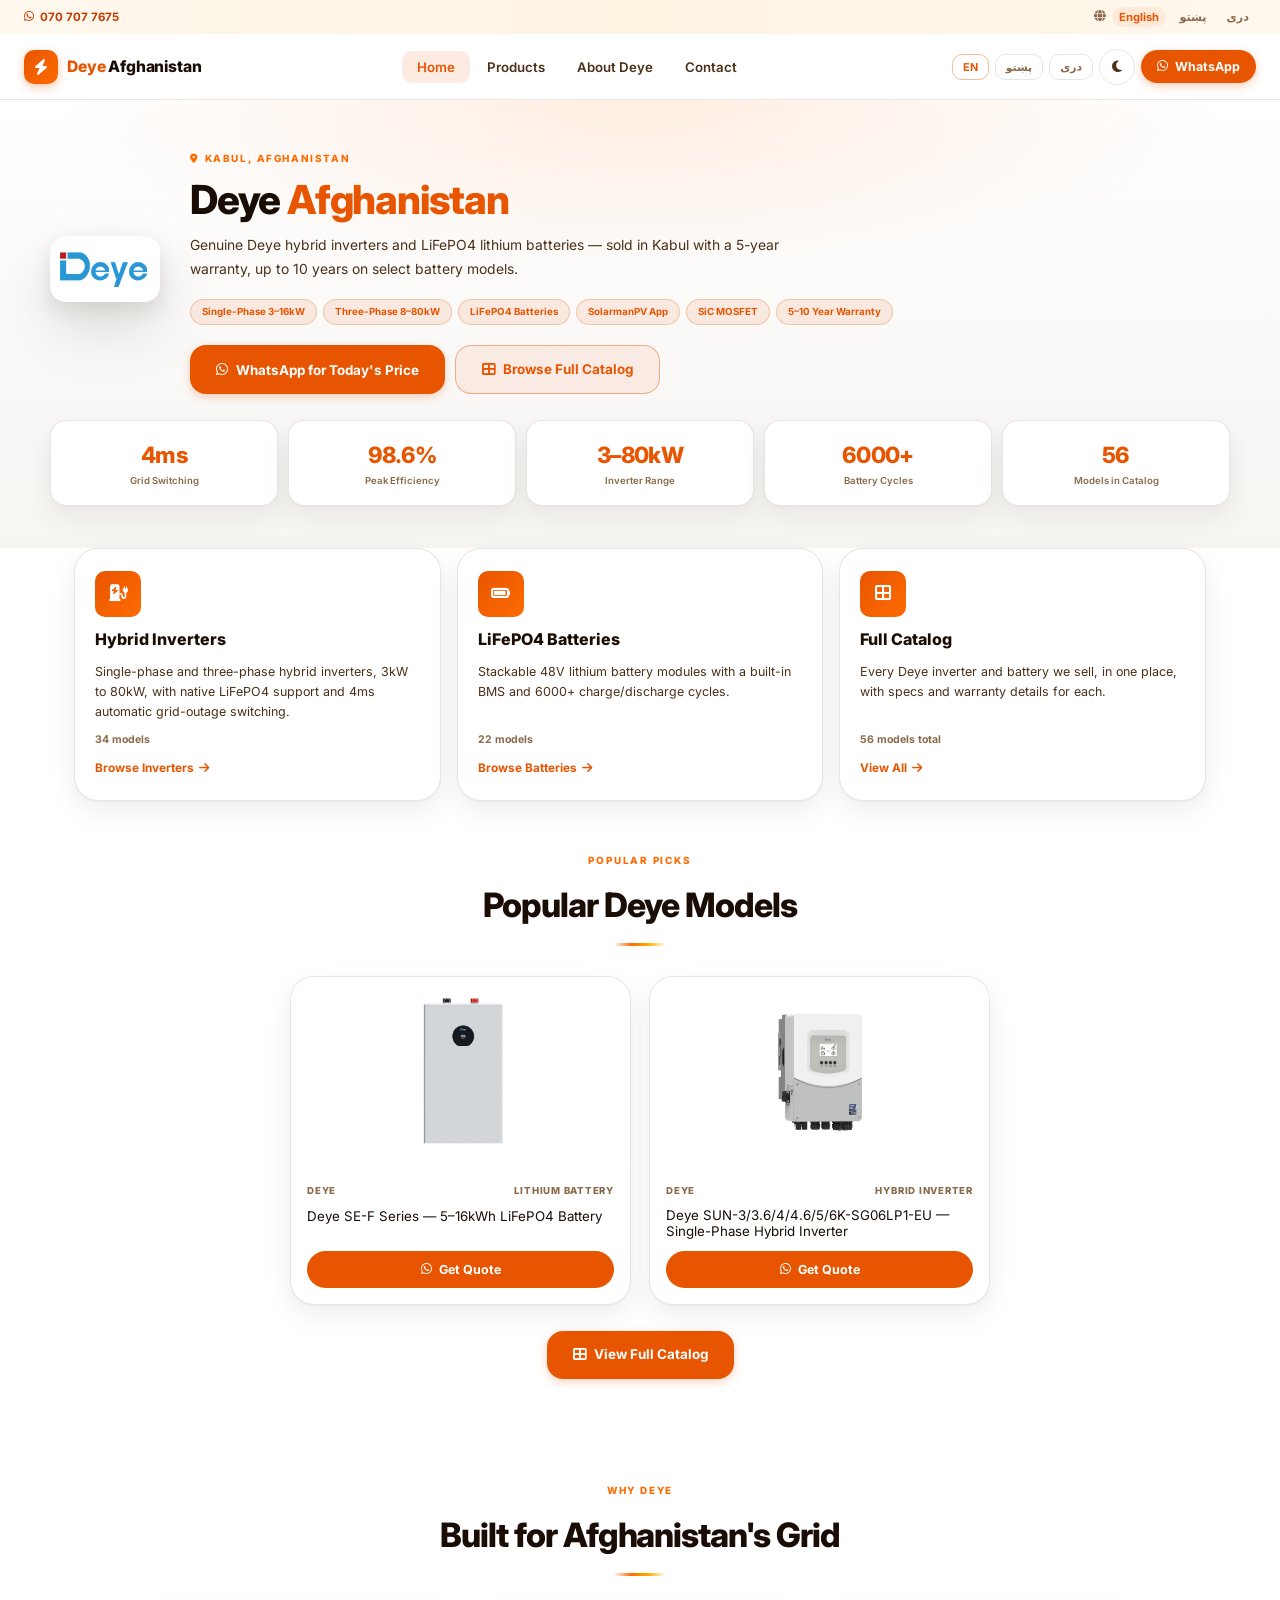
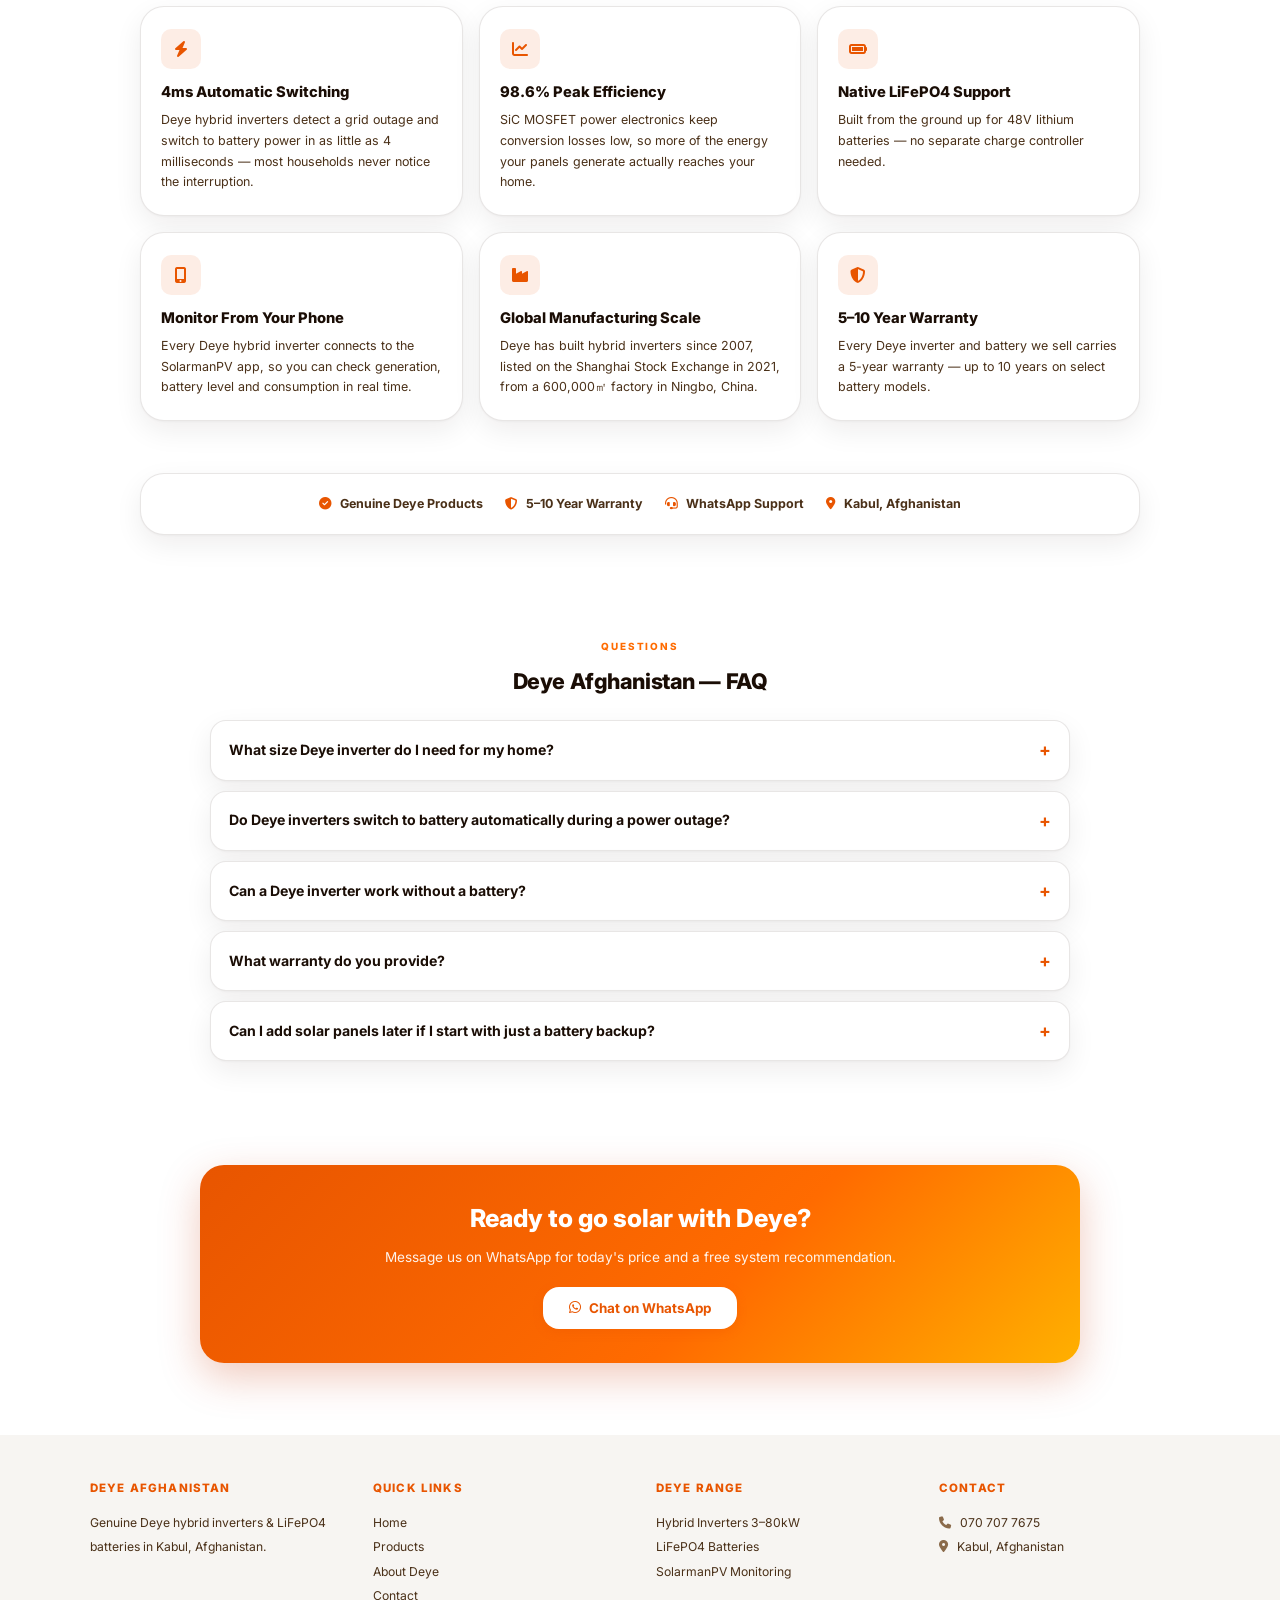
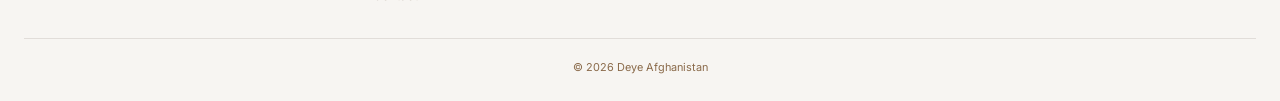
==== commit 181ab029: "Full EN/PS/FA translation everywhere + HV models sorted to top Previously only the FAQ and About pag" ====
--- a/index.html
+++ b/index.html
@@ -80,13 +80,13 @@
   <div class="hero-inner" dir="ltr">
     <div class="hero-logo"><img src="logos/deye.png" alt="Deye"></div>
     <div class="hero-info">
-      <span class="eyebrow"><i class="fas fa-location-dot"></i> Kabul, Afghanistan</span>
+      <span class="eyebrow"><i class="fas fa-location-dot"></i> <span data-i18n="kabulAfghanistan">Kabul, Afghanistan</span></span>
       <h1>Deye <em>Afghanistan</em></h1>
-      <p>Genuine Deye hybrid inverters and LiFePO4 lithium batteries — sold in Kabul with a 5-year warranty, up to 10 years on select battery models.</p>
+      <p data-i18n="homeHeroP">Genuine Deye hybrid inverters and LiFePO4 lithium batteries — sold in Kabul with a 5-year warranty, up to 10 years on select battery models.</p>
       <div class="tags">
-        <span class="tag">Single-Phase 3–16kW</span><span class="tag">Three-Phase 8–80kW</span>
-        <span class="tag">LiFePO4 Batteries</span><span class="tag">SolarmanPV App</span>
-        <span class="tag">SiC MOSFET</span><span class="tag">5–10 Year Warranty</span>
+        <span class="tag" data-i18n="tagSinglePhase">Single-Phase 3–16kW</span><span class="tag" data-i18n="tagThreePhase">Three-Phase 8–80kW</span>
+        <span class="tag" data-i18n="lifepo4Batteries">LiFePO4 Batteries</span><span class="tag" data-i18n="tagSolarman">SolarmanPV App</span>
+        <span class="tag">SiC MOSFET</span><span class="tag" data-i18n="warranty510">5–10 Year Warranty</span>
       </div>
       <div class="cta-row">
         <button class="btn" onclick="DA.waOpen('Hi, I would like today\'s price for a Deye system.')"><i class="fab fa-whatsapp"></i> <span data-i18n="whatsappToday">WhatsApp for Today's Price</span></button>
@@ -95,11 +95,11 @@
     </div>
   </div>
   <div class="stats">
-    <div class="stat"><div class="n">4ms</div><div class="l">Grid Switching</div></div>
-    <div class="stat"><div class="n">98.6%</div><div class="l">Peak Efficiency</div></div>
-    <div class="stat"><div class="n">3–80kW</div><div class="l">Inverter Range</div></div>
-    <div class="stat"><div class="n">6000+</div><div class="l">Battery Cycles</div></div>
-    <div class="stat"><div class="n">56</div><div class="l">Models in Catalog</div></div>
+    <div class="stat"><div class="n">4ms</div><div class="l" data-i18n="statGridSwitching">Grid Switching</div></div>
+    <div class="stat"><div class="n">98.6%</div><div class="l" data-i18n="statPeakEfficiency">Peak Efficiency</div></div>
+    <div class="stat"><div class="n">3–80kW</div><div class="l" data-i18n="statInverterRange">Inverter Range</div></div>
+    <div class="stat"><div class="n">6000+</div><div class="l" data-i18n="statBatteryCycles">Battery Cycles</div></div>
+    <div class="stat"><div class="n">56</div><div class="l" data-i18n="statModelsCatalog">Models in Catalog</div></div>
   </div>
   <div class="hero-gap"></div>
 </div>
@@ -109,31 +109,31 @@
     <a class="cat-card" href="products.html#inverter">
       <i class="fas fa-charging-station cat-icon"></i>
       <h3 data-i18n="hybridInverters">Hybrid Inverters</h3>
-      <p>Single-phase and three-phase hybrid inverters, 3kW to 80kW, with native LiFePO4 support and 4ms automatic grid-outage switching.</p>
-      <span class="cat-count">34 models</span>
-      <span class="cat-go">Browse Inverters <i class="fas fa-arrow-right"></i></span>
+      <p data-i18n="catInverterDesc">Single-phase and three-phase hybrid inverters, 3kW to 80kW, with native LiFePO4 support and 4ms automatic grid-outage switching.</p>
+      <span class="cat-count">34 <span data-i18n="modelsCount">models</span></span>
+      <span class="cat-go"><span data-i18n="browseInverters">Browse Inverters</span> <i class="fas fa-arrow-right"></i></span>
     </a>
     <a class="cat-card" href="products.html#battery">
       <i class="fas fa-battery-full cat-icon"></i>
       <h3 data-i18n="lifepo4Batteries">LiFePO4 Batteries</h3>
-      <p>Stackable 48V lithium battery modules with a built-in BMS and 6000+ charge/discharge cycles.</p>
-      <span class="cat-count">22 models</span>
-      <span class="cat-go">Browse Batteries <i class="fas fa-arrow-right"></i></span>
+      <p data-i18n="catBatteryDesc">Stackable 48V lithium battery modules with a built-in BMS and 6000+ charge/discharge cycles.</p>
+      <span class="cat-count">22 <span data-i18n="modelsCount">models</span></span>
+      <span class="cat-go"><span data-i18n="browseBatteries">Browse Batteries</span> <i class="fas fa-arrow-right"></i></span>
     </a>
     <a class="cat-card" href="products.html">
       <i class="fas fa-th-large cat-icon"></i>
-      <h3>Full Catalog</h3>
-      <p>Every Deye inverter and battery we sell, in one place, with specs and warranty details for each.</p>
-      <span class="cat-count">56 models total</span>
-      <span class="cat-go">View All <i class="fas fa-arrow-right"></i></span>
+      <h3 data-i18n="fullCatalogTitle">Full Catalog</h3>
+      <p data-i18n="catFullDesc">Every Deye inverter and battery we sell, in one place, with specs and warranty details for each.</p>
+      <span class="cat-count">56 <span data-i18n="modelsTotalCount">models total</span></span>
+      <span class="cat-go"><span data-i18n="viewAllModels">View All</span> <i class="fas fa-arrow-right"></i></span>
     </a>
   </div>
 </div>
 
 <div class="section tight" data-reveal>
   <div class="section-head" dir="ltr">
-    <span class="section-label">Popular Picks</span>
-    <h2 class="section-title">Popular Deye Models</h2>
+    <span class="section-label" data-i18n="popularPicksLabel">Popular Picks</span>
+    <h2 class="section-title" data-i18n="popularModelsTitle">Popular Deye Models</h2>
     <div class="section-divider"></div>
   </div>
   <div class="pop-grid" id="popGrid"></div>
@@ -144,26 +144,26 @@
 
 <div class="section" data-reveal>
   <div class="section-head" dir="ltr">
-    <span class="section-label">Why Deye</span>
-    <h2 class="section-title">Built for Afghanistan's Grid</h2>
+    <span class="section-label" data-i18n="whyDeyeLabel">Why Deye</span>
+    <h2 class="section-title" data-i18n="whyDeyeTitle">Built for Afghanistan's Grid</h2>
     <div class="section-divider"></div>
   </div>
   <div class="why-grid">
-    <div class="why-card"><i class="fas fa-bolt"></i><h3>4ms Automatic Switching</h3><p>Deye hybrid inverters detect a grid outage and switch to battery power in as little as 4 milliseconds — most households never notice the interruption.</p></div>
-    <div class="why-card"><i class="fas fa-chart-line"></i><h3>98.6% Peak Efficiency</h3><p>SiC MOSFET power electronics keep conversion losses low, so more of the energy your panels generate actually reaches your home.</p></div>
-    <div class="why-card"><i class="fas fa-battery-full"></i><h3>Native LiFePO4 Support</h3><p>Built from the ground up for 48V lithium batteries — no separate charge controller needed.</p></div>
-    <div class="why-card"><i class="fas fa-mobile-screen-button"></i><h3>Monitor From Your Phone</h3><p>Every Deye hybrid inverter connects to the SolarmanPV app, so you can check generation, battery level and consumption in real time.</p></div>
-    <div class="why-card"><i class="fas fa-industry"></i><h3>Global Manufacturing Scale</h3><p>Deye has built hybrid inverters since 2007, listed on the Shanghai Stock Exchange in 2021, from a 600,000㎡ factory in Ningbo, China.</p></div>
-    <div class="why-card"><i class="fas fa-shield-halved"></i><h3>5–10 Year Warranty</h3><p>Every Deye inverter and battery we sell carries a 5-year warranty — up to 10 years on select battery models.</p></div>
+    <div class="why-card"><i class="fas fa-bolt"></i><h3 data-i18n="why1Title">4ms Automatic Switching</h3><p data-i18n="why1Desc">Deye hybrid inverters detect a grid outage and switch to battery power in as little as 4 milliseconds — most households never notice the interruption.</p></div>
+    <div class="why-card"><i class="fas fa-chart-line"></i><h3 data-i18n="why2Title">98.6% Peak Efficiency</h3><p data-i18n="why2Desc">SiC MOSFET power electronics keep conversion losses low, so more of the energy your panels generate actually reaches your home.</p></div>
+    <div class="why-card"><i class="fas fa-battery-full"></i><h3 data-i18n="why3Title">Native LiFePO4 Support</h3><p data-i18n="why3Desc">Built from the ground up for 48V lithium batteries — no separate charge controller needed.</p></div>
+    <div class="why-card"><i class="fas fa-mobile-screen-button"></i><h3 data-i18n="why4Title">Monitor From Your Phone</h3><p data-i18n="why4Desc">Every Deye hybrid inverter connects to the SolarmanPV app, so you can check generation, battery level and consumption in real time.</p></div>
+    <div class="why-card"><i class="fas fa-industry"></i><h3 data-i18n="why5Title">Global Manufacturing Scale</h3><p data-i18n="why5Desc">Deye has built hybrid inverters since 2007, listed on the Shanghai Stock Exchange in 2021, from a 600,000㎡ factory in Ningbo, China.</p></div>
+    <div class="why-card"><i class="fas fa-shield-halved"></i><h3 data-i18n="why6Title">5–10 Year Warranty</h3><p data-i18n="why6Desc">Every Deye inverter and battery we sell carries a 5-year warranty — up to 10 years on select battery models.</p></div>
   </div>
 </div>
 
 <div class="section tight" data-reveal>
   <div class="trust" dir="ltr">
-    <span class="trust-item"><i class="fas fa-check-circle"></i> Genuine Deye Products</span>
-    <span class="trust-item"><i class="fas fa-shield-halved"></i> 5–10 Year Warranty</span>
-    <span class="trust-item"><i class="fas fa-headset"></i> WhatsApp Support</span>
-    <span class="trust-item"><i class="fas fa-location-dot"></i> Kabul, Afghanistan</span>
+    <span class="trust-item"><i class="fas fa-check-circle"></i> <span data-i18n="genuineDeyeProducts">Genuine Deye Products</span></span>
+    <span class="trust-item"><i class="fas fa-shield-halved"></i> <span data-i18n="warranty510">5–10 Year Warranty</span></span>
+    <span class="trust-item"><i class="fas fa-headset"></i> <span data-i18n="whatsappSupportLabel">WhatsApp Support</span></span>
+    <span class="trust-item"><i class="fas fa-location-dot"></i> <span data-i18n="kabulAfghanistan">Kabul, Afghanistan</span></span>
   </div>
 </div>
 
@@ -213,8 +213,8 @@
 
 <div class="section" data-reveal>
   <div class="cta-band" dir="ltr">
-    <h2>Ready to go solar with Deye?</h2>
-    <p>Message us on WhatsApp for today's price and a free system recommendation.</p>
+    <h2 data-i18n="homeCtaH2">Ready to go solar with Deye?</h2>
+    <p data-i18n="homeCtaP">Message us on WhatsApp for today's price and a free system recommendation.</p>
     <button class="btn" onclick="window.open('https://wa.me/93707077675','_blank')"><i class="fab fa-whatsapp"></i> <span data-i18n="chatWhatsapp">Chat on WhatsApp</span></button>
   </div>
 </div>
@@ -222,8 +222,8 @@
 <footer>
   <div class="footer-content">
     <div class="footer-col">
-      <h4>Deye Afghanistan</h4>
-      <p>Genuine Deye hybrid inverters &amp; LiFePO4 batteries in Kabul, Afghanistan.</p>
+      <h4 data-i18n="brandFooterName">Deye Afghanistan</h4>
+      <p data-i18n="footerBlurb">Genuine Deye hybrid inverters &amp; LiFePO4 batteries in Kabul, Afghanistan.</p>
     </div>
     <div class="footer-col">
       <h4 data-i18n="footerQuick">Quick Links</h4>
@@ -234,14 +234,14 @@
     </div>
     <div class="footer-col">
       <h4 data-i18n="footerRange">Deye Range</h4>
-      <p>Hybrid Inverters 3–80kW</p>
-      <p>LiFePO4 Batteries</p>
-      <p>SolarmanPV Monitoring</p>
+      <p data-i18n="footerHybridRange">Hybrid Inverters 3–80kW</p>
+      <p data-i18n="footerBatteryRange">LiFePO4 Batteries</p>
+      <p data-i18n="footerMonitoring">SolarmanPV Monitoring</p>
     </div>
     <div class="footer-col">
       <h4 data-i18n="footerContact">Contact</h4>
       <p><a href="tel:+93707077675"><i class="fas fa-phone"></i> 070 707 7675</a></p>
-      <p><i class="fas fa-location-dot"></i> Kabul, Afghanistan</p>
+      <p><i class="fas fa-location-dot"></i> <span data-i18n="kabulAfghanistan">Kabul, Afghanistan</span></p>
     </div>
   </div>
   <hr>
--- a/style.css
+++ b/style.css
@@ -219,8 +219,16 @@
 
 .pc { display: flex; flex-direction: column; background: var(--card-bg); border: 1px solid var(--border); border-radius: var(--r-lg); overflow: hidden; box-shadow: var(--shadow); transition: transform .3s var(--ease), box-shadow .3s var(--ease); }
 .pc:hover { transform: translateY(-5px); box-shadow: var(--shadow-h); }
-.pc-img { height: 190px; background: #fff; border: none; padding: 16px; width: 100%; cursor: pointer; display: flex; align-items: center; justify-content: center; }
+.pc-img { height: 190px; background: #fff; border: none; padding: 16px; width: 100%; cursor: pointer; display: flex; align-items: center; justify-content: center; position: relative; }
 .pc-img img { max-width: 100%; max-height: 100%; object-fit: contain; }
+.hv-badge {
+  position: absolute; top: 10px; left: 10px; z-index: 1;
+  background: linear-gradient(135deg, var(--brand), var(--sun)); color: #fff;
+  font-size: .6rem; font-weight: 800; letter-spacing: .06em;
+  padding: 4px 9px; border-radius: var(--r-pill);
+  box-shadow: 0 2px 8px rgba(232,85,0,.3);
+}
+body[dir="rtl"] .hv-badge { left: auto; right: 10px; }
 .pc-body { padding: 16px; display: flex; flex-direction: column; flex: 1; gap: 9px; }
 .pc-meta { display: flex; align-items: center; justify-content: space-between; font-size: .6rem; font-weight: 800; letter-spacing: .08em; text-transform: uppercase; color: var(--text-muted); }
 .pc-body h3 { font-size: .92rem; font-weight: 800; line-height: 1.35; }
@@ -287,6 +295,19 @@
 .faq-item[open] summary { margin-bottom: 8px; }
 .faq-a { font-size: .83rem; line-height: 1.75; color: var(--text-2); }
 
+/* ── TEAM CARD (about page) ── */
+.team-card {
+  display: flex; flex-wrap: wrap; gap: 20px; align-items: stretch;
+  background: var(--card-bg); border: 1px solid var(--border); border-radius: var(--r-lg);
+  overflow: hidden; box-shadow: var(--shadow); margin: 18px 0 34px;
+}
+.team-card img { width: 100%; max-width: 340px; object-fit: cover; flex: 1 1 300px; min-height: 220px; }
+.team-card-body { padding: 20px 22px; flex: 2 1 260px; display: flex; flex-direction: column; justify-content: center; }
+.team-role { display: inline-block; font-size: .62rem; font-weight: 800; letter-spacing: .1em; text-transform: uppercase; color: var(--brand); margin-bottom: 8px; }
+[data-theme="dark"] .team-role { color: var(--gold); }
+.team-card-body h3 { font-size: 1.1rem; font-weight: 800; margin-bottom: 8px; }
+.team-card-body p { font-size: .85rem; color: var(--text-2); line-height: 1.7; }
+
 /* ── LONG-FORM INFO (about page) ── */
 .info-wrap { max-width: 860px; margin: 0 auto; }
 .info-wrap h2 { font-size: clamp(1.1rem,2.4vw,1.35rem); font-weight: 800; letter-spacing: -.02em; margin: 32px 0 12px; }
